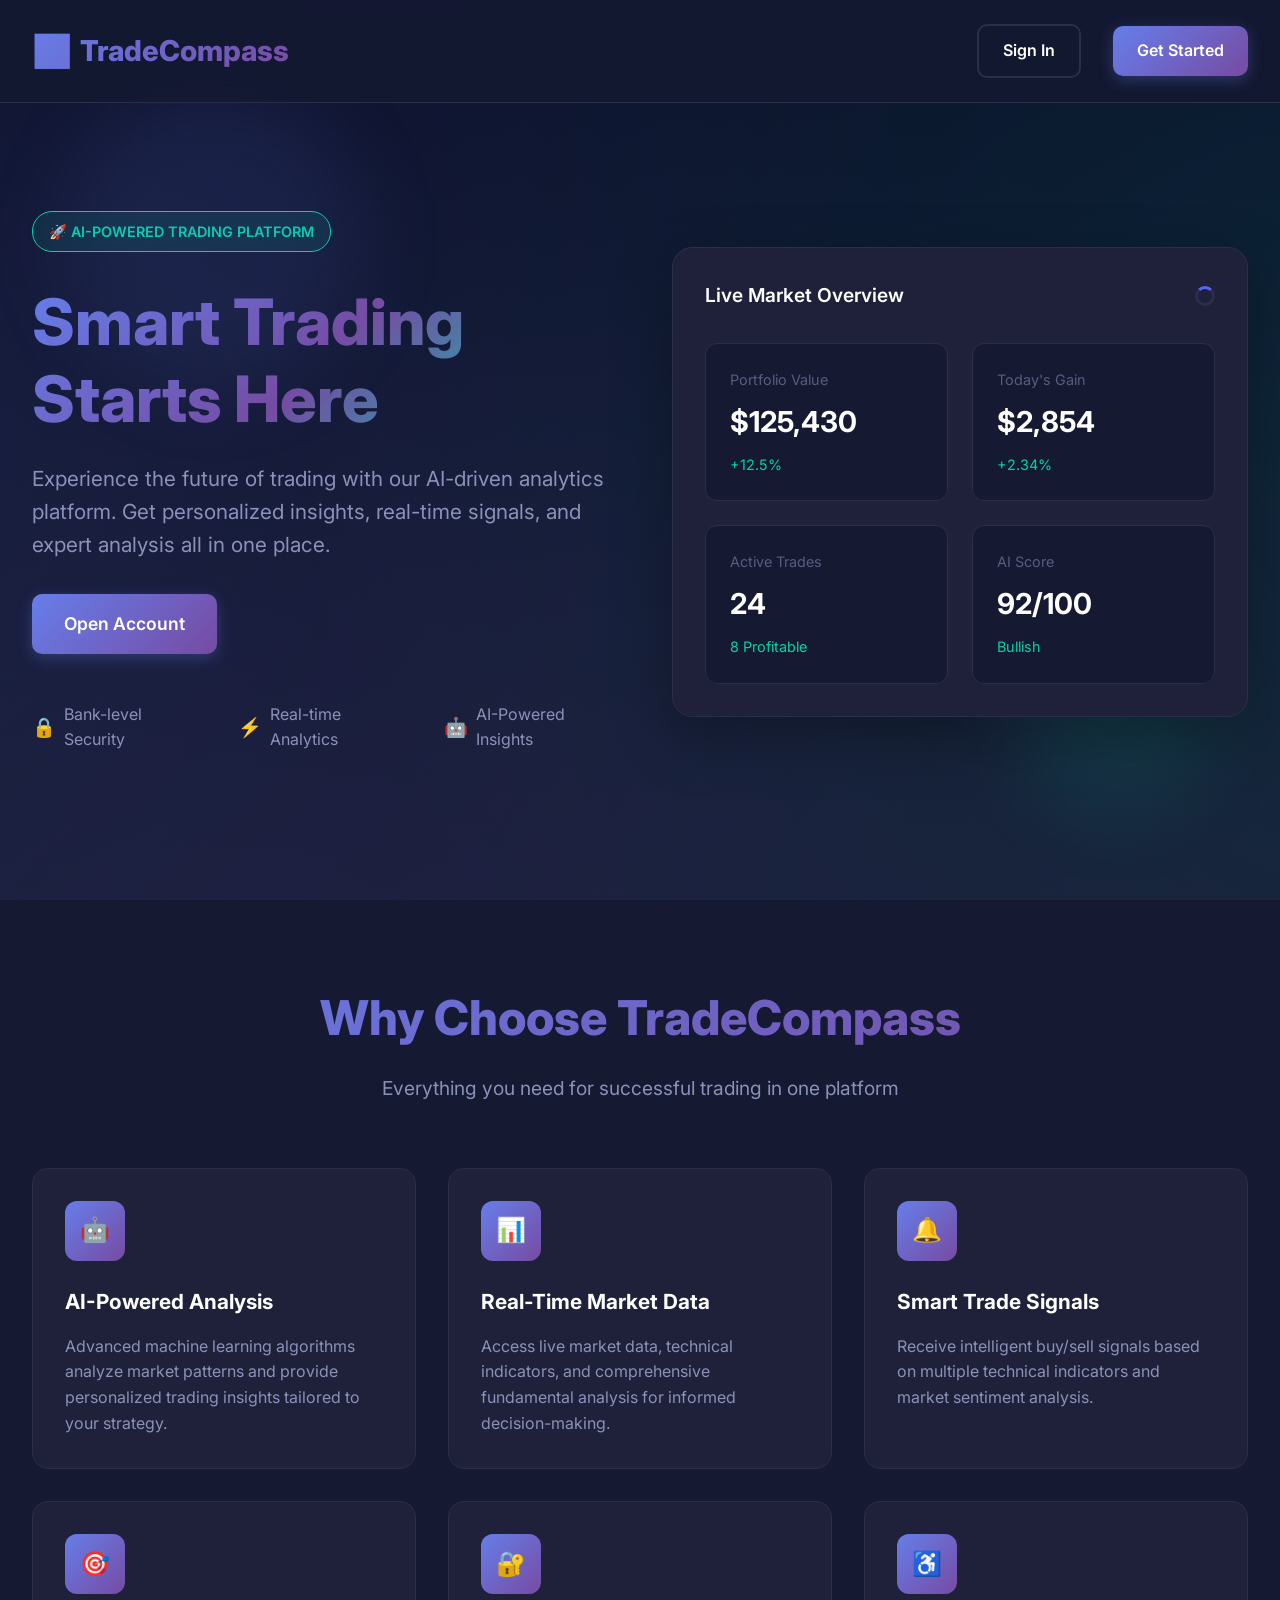
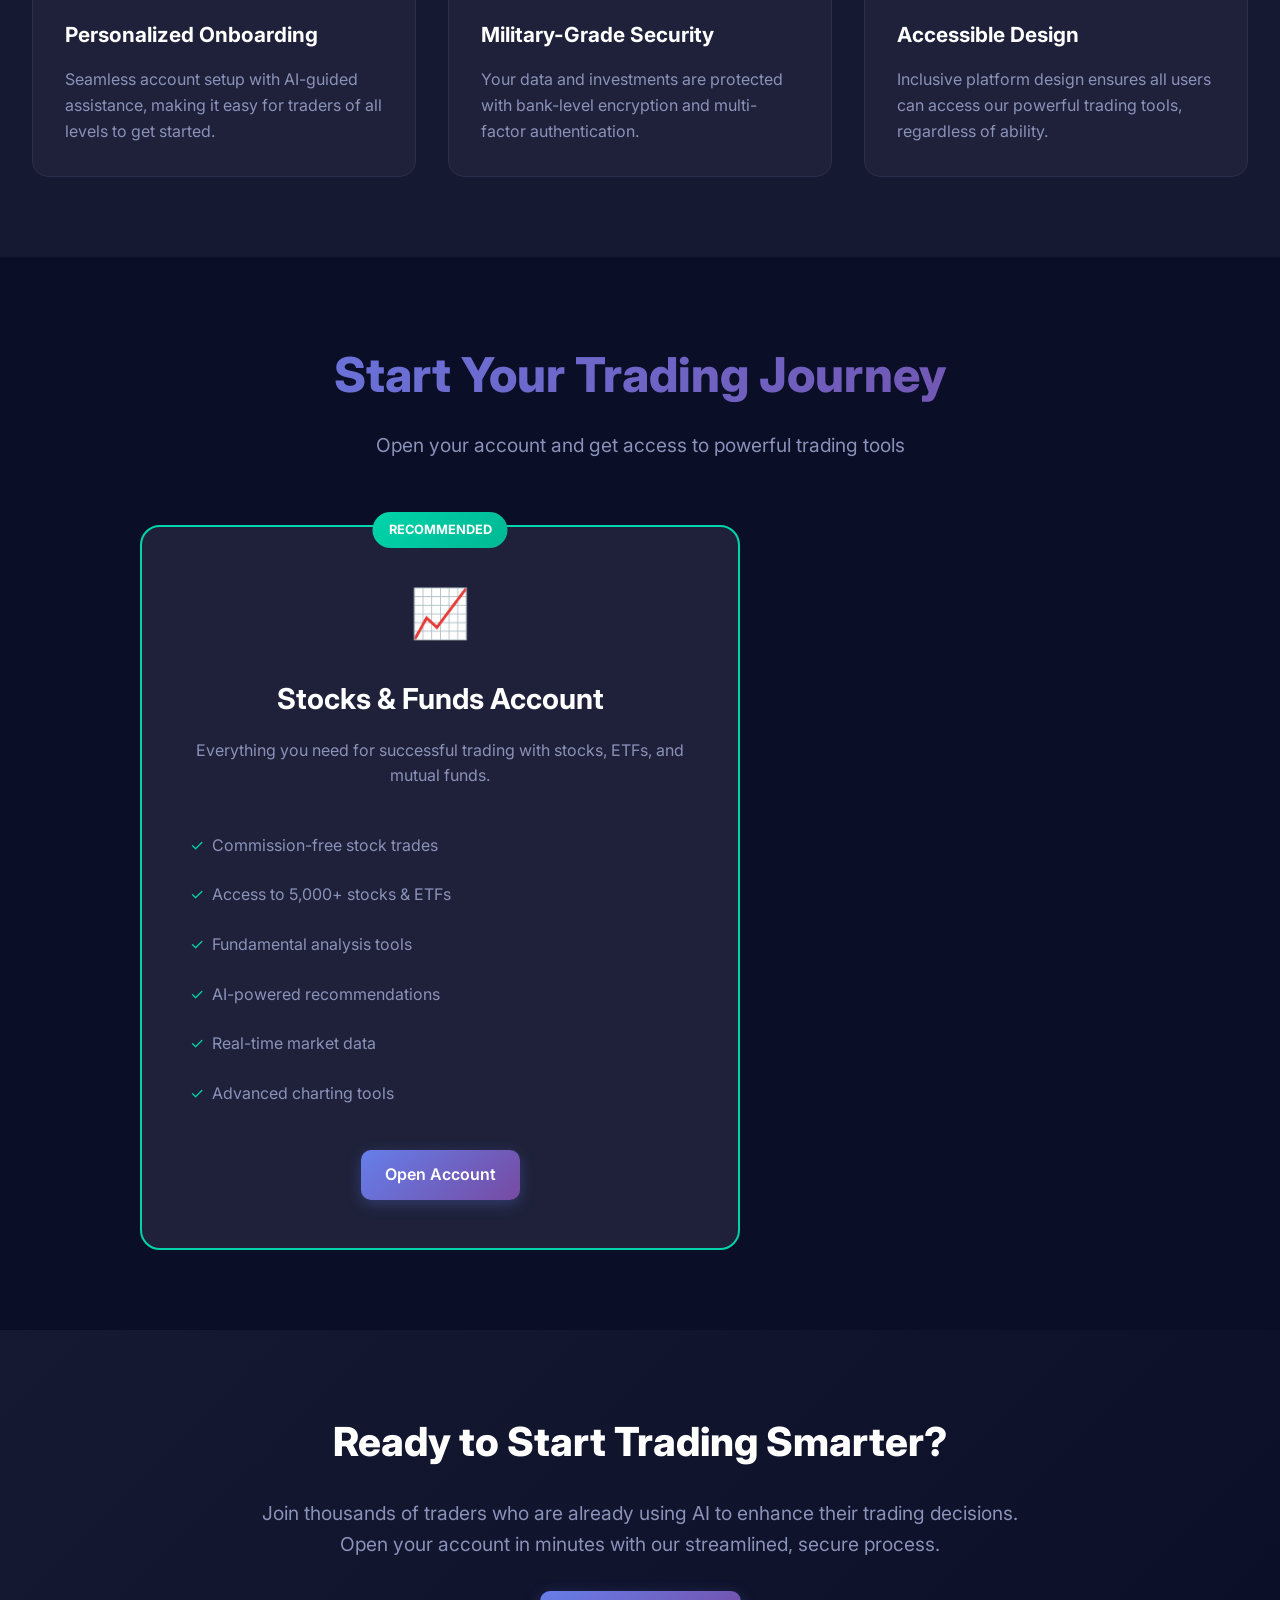
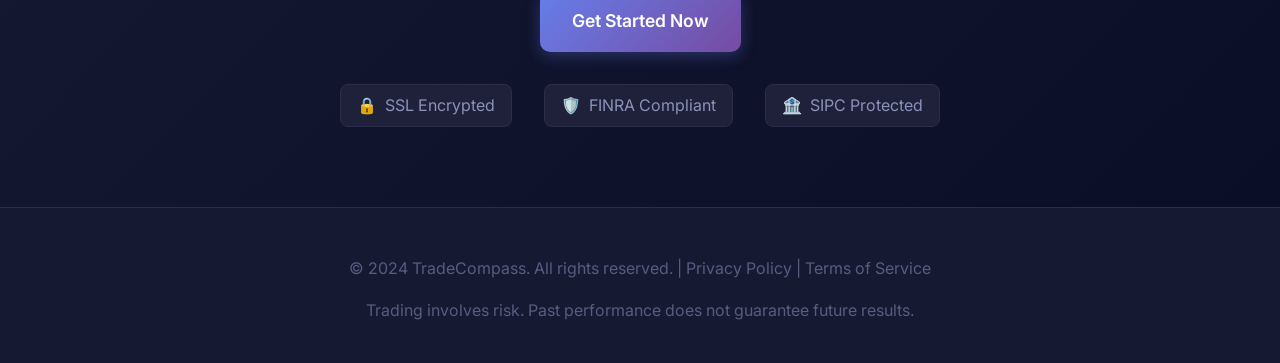
==== frontend/landing.html @ 73eb72b4 "landing/login/signup pages" ====
<!DOCTYPE html>
<html lang="en">
<head>
    <meta charset="UTF-8">
    <meta name="viewport" content="width=device-width, initial-scale=1.0">
    <title>TradeCompass - AI-Powered Trading Analytics Platform</title>
    <link href="https://fonts.googleapis.com/css2?family=Inter:wght@300;400;500;600;700;800&display=swap" rel="stylesheet">
    <link rel="stylesheet" href="static/css/landing.css">
</head>
<body>
    <!-- Animated Background -->
    <div class="animated-bg"></div>

    <!-- Navigation -->
    <nav class="navbar" id="navbar">
        <div class="nav-container">
            <a href="#" class="logo">
                <span class="logo-icon">📈</span>
                TradeCompass
            </a>
            <div class="nav-links">
                <!-- <a href="#features" class="nav-link">Features</a>
                <a href="#security" class="nav-link">Security</a>
                <a href="#about" class="nav-link">About</a> -->
                <a href="/login.html" class="btn btn-secondary">Sign In</a>
                <a href="/signup.html" class="btn btn-primary">Get Started</a>
            </div>
        </div>
    </nav>

    <!-- Hero Section -->
    <section class="hero">
        <div class="floating-element floating-1"></div>
        <div class="floating-element floating-2"></div>
        <div class="floating-element floating-3"></div>
        
        <div class="hero-container">
            <div class="hero-content">
                <span class="hero-badge">🚀 AI-POWERED TRADING PLATFORM</span>
                <h1 class="hero-title">Smart Trading Starts Here</h1>
                <p class="hero-subtitle">
                    Experience the future of trading with our AI-driven analytics platform. 
                    Get personalized insights, real-time signals, and expert analysis all in one place.
                </p>
                <div class="hero-cta">
                    <a href="/signup.html" class="btn btn-primary btn-large">Open Account</a>
                    <!-- <a href="#features" class="btn btn-secondary btn-large">Learn More</a> -->
                </div>
                <div class="trust-indicators">
                    <div class="trust-item">
                        <span class="trust-icon">🔒</span>
                        <span>Bank-level Security</span>
                    </div>
                    <div class="trust-item">
                        <span class="trust-icon">⚡</span>
                        <span>Real-time Analytics</span>
                    </div>
                    <div class="trust-item">
                        <span class="trust-icon">🤖</span>
                        <span>AI-Powered Insights</span>
                    </div>
                </div>
            </div>
            <div class="hero-visual">
                <div class="trading-dashboard">
                    <div class="dashboard-header">
                        <h3 class="dashboard-title">Live Market Overview</h3>
                        <span class="loading-spinner"></span>
                    </div>
                    <div class="dashboard-stats">
                        <div class="stat-card">
                            <div class="stat-label">Portfolio Value</div>
                            <div class="stat-value">$125,430</div>
                            <div class="stat-change">+12.5%</div>
                        </div>
                        <div class="stat-card">
                            <div class="stat-label">Today's Gain</div>
                            <div class="stat-value">$2,854</div>
                            <div class="stat-change">+2.34%</div>
                        </div>
                        <div class="stat-card">
                            <div class="stat-label">Active Trades</div>
                            <div class="stat-value">24</div>
                            <div class="stat-change">8 Profitable</div>
                        </div>
                        <div class="stat-card">
                            <div class="stat-label">AI Score</div>
                            <div class="stat-value">92/100</div>
                            <div class="stat-change">Bullish</div>
                        </div>
                    </div>
                </div>
            </div>
        </div>
    </section>

    <!-- Features Section -->
    <section class="features" id="features">
        <div class="features-container">
            <div class="section-header">
                <h2 class="section-title">Why Choose TradeCompass</h2>
                <p class="section-subtitle">Everything you need for successful trading in one platform</p>
            </div>
            <div class="features-grid">
                <div class="feature-card">
                    <div class="feature-icon">🤖</div>
                    <h3 class="feature-title">AI-Powered Analysis</h3>
                    <p class="feature-description">
                        Advanced machine learning algorithms analyze market patterns and provide personalized trading insights tailored to your strategy.
                    </p>
                </div>
                <div class="feature-card">
                    <div class="feature-icon">📊</div>
                    <h3 class="feature-title">Real-Time Market Data</h3>
                    <p class="feature-description">
                        Access live market data, technical indicators, and comprehensive fundamental analysis for informed decision-making.
                    </p>
                </div>
                <div class="feature-card">
                    <div class="feature-icon">🔔</div>
                    <h3 class="feature-title">Smart Trade Signals</h3>
                    <p class="feature-description">
                        Receive intelligent buy/sell signals based on multiple technical indicators and market sentiment analysis.
                    </p>
                </div>
                <div class="feature-card">
                    <div class="feature-icon">🎯</div>
                    <h3 class="feature-title">Personalized Onboarding</h3>
                    <p class="feature-description">
                        Seamless account setup with AI-guided assistance, making it easy for traders of all levels to get started.
                    </p>
                </div>
                <div class="feature-card">
                    <div class="feature-icon">🔐</div>
                    <h3 class="feature-title">Military-Grade Security</h3>
                    <p class="feature-description">
                        Your data and investments are protected with bank-level encryption and multi-factor authentication.
                    </p>
                </div>
                <div class="feature-card">
                    <div class="feature-icon">♿</div>
                    <h3 class="feature-title">Accessible Design</h3>
                    <p class="feature-description">
                        Inclusive platform design ensures all users can access our powerful trading tools, regardless of ability.
                    </p>
                </div>
            </div>
        </div>
    </section>

    <!-- Account Types Section -->
    <section class="account-types" id="account-types">
        <div class="features-container">
            <div class="section-header">
                <h2 class="section-title">Start Your Trading Journey</h2>
                <p class="section-subtitle">Open your account and get access to powerful trading tools</p>
            </div>
            <div class="account-cards" style="justify-content: center;">
                <div class="account-card featured" style="max-width: 600px;">
                    <div class="account-icon">📈</div>
                    <h3 class="account-name">Stocks & Funds Account</h3>
                    <p class="feature-description">
                        Everything you need for successful trading with stocks, ETFs, and mutual funds.
                    </p>
                    <ul class="account-features">
                        <li><span class="check-icon">✓</span> Commission-free stock trades</li>
                        <li><span class="check-icon">✓</span> Access to 5,000+ stocks & ETFs</li>
                        <li><span class="check-icon">✓</span> Fundamental analysis tools</li>
                        <li><span class="check-icon">✓</span> AI-powered recommendations</li>
                        <li><span class="check-icon">✓</span> Real-time market data</li>
                        <li><span class="check-icon">✓</span> Advanced charting tools</li>
                    </ul>
                    <a href="/signup.html" class="btn btn-primary">Open Account</a>
                </div>
            </div>
        </div>
    </section>

    <!-- CTA Section -->
    <section class="cta-section" id="security">
        <div class="cta-container">
            <h2 class="cta-title">Ready to Start Trading Smarter?</h2>
            <p class="cta-description">
                Join thousands of traders who are already using AI to enhance their trading decisions.
                Open your account in minutes with our streamlined, secure process.
            </p>
            <a href="/signup.html" class="btn btn-primary btn-large">Get Started Now</a>
            <div class="security-badges">
                <div class="security-badge">
                    <span>🔒</span>
                    <span>SSL Encrypted</span>
                </div>
                <div class="security-badge">
                    <span>🛡️</span>
                    <span>FINRA Compliant</span>
                </div>
                <div class="security-badge">
                    <span>🏦</span>
                    <span>SIPC Protected</span>
                </div>
            </div>
        </div>
    </section>

    <!-- Footer -->
    <footer class="footer">
        <div class="footer-container">
            <p class="footer-text">© 2024 TradeCompass. All rights reserved. | Privacy Policy | Terms of Service</p>
            <p class="footer-text">Trading involves risk. Past performance does not guarantee future results.</p>
        </div>
    </footer>

    <script src="static/js/auth.js"></script>
    <script src="static/js/header.js"></script>
    <script src="static/js/landing.js"></script>
</body>
</html>
---- frontend/static/css/landing.css ----
/* Landing Page Styles */
* {
    margin: 0;
    padding: 0;
    box-sizing: border-box;
}

:root {
    --primary-color: #5865f2;
    --secondary-color: #00d4aa;
    --accent-color: #764ba2;
    --danger-color: #ed4245;
    --bg-primary: #0a0e27;
    --bg-secondary: #151932;
    --bg-card: #1e2139;
    --bg-card-hover: #252849;
    --text-primary: #ffffff;
    --text-secondary: #8b92b9;
    --text-muted: #565d7e;
    --border-color: #2a2e4a;
    --gradient-primary: linear-gradient(135deg, #667eea 0%, #764ba2 100%);
    --gradient-green: linear-gradient(135deg, #00d4aa 0%, #00b894 100%);
    --gradient-hero: linear-gradient(135deg, #667eea 0%, #764ba2 50%, #00d4aa 100%);
}

body {
    font-family: 'Inter', -apple-system, BlinkMacSystemFont, sans-serif;
    background: var(--bg-primary);
    color: var(--text-primary);
    line-height: 1.6;
    overflow-x: hidden;
}

/* Animated Background */
.animated-bg {
    position: fixed;
    width: 100%;
    height: 100%;
    top: 0;
    left: 0;
    z-index: -1;
    background: linear-gradient(180deg, #0a0e27 0%, #151932 100%);
}

.animated-bg::before {
    content: '';
    position: absolute;
    top: -50%;
    left: -50%;
    width: 200%;
    height: 200%;
    background: radial-gradient(circle at 20% 50%, rgba(102, 126, 234, 0.1) 0%, transparent 50%),
                radial-gradient(circle at 80% 50%, rgba(0, 212, 170, 0.1) 0%, transparent 50%),
                radial-gradient(circle at 50% 100%, rgba(118, 75, 162, 0.1) 0%, transparent 50%);
    animation: float 20s infinite ease-in-out;
}

@keyframes float {
    0%, 100% { transform: translate(0, 0) rotate(0deg); }
    33% { transform: translate(-10px, -30px) rotate(1deg); }
    66% { transform: translate(10px, -20px) rotate(-1deg); }
}

/* Navigation */
.navbar {
    position: fixed;
    width: 100%;
    top: 0;
    z-index: 1000;
    background: rgba(21, 25, 50, 0.95);
    backdrop-filter: blur(10px);
    border-bottom: 1px solid var(--border-color);
    transition: all 0.3s ease;
}

.navbar.scrolled {
    padding: 0.5rem 0;
    box-shadow: 0 4px 20px rgba(0, 0, 0, 0.3);
}

.nav-container {
    max-width: 1400px;
    margin: 0 auto;
    padding: 1.5rem 2rem;
    display: flex;
    justify-content: space-between;
    align-items: center;
}

.logo {
    font-size: 1.8rem;
    font-weight: 800;
    background: var(--gradient-primary);
    -webkit-background-clip: text;
    -webkit-text-fill-color: transparent;
    text-decoration: none;
    display: flex;
    align-items: center;
    gap: 0.5rem;
}

.logo-icon {
    font-size: 2rem;
}

.nav-links {
    display: flex;
    gap: 2rem;
    align-items: center;
}

.nav-link {
    color: var(--text-secondary);
    text-decoration: none;
    font-weight: 500;
    transition: color 0.3s ease;
}

.nav-link:hover {
    color: var(--text-primary);
}

/* User Menu */
.user-menu {
    position: relative;
}

.user-menu-btn {
    display: flex;
    align-items: center;
    gap: 0.5rem;
    padding: 0.5rem 1rem;
    background: var(--bg-card);
    border: 1px solid var(--border-color);
    border-radius: 10px;
    color: var(--text-primary);
    cursor: pointer;
    transition: all 0.3s ease;
}

.user-menu-btn:hover {
    background: var(--bg-card-hover);
    border-color: var(--primary-color);
}

.user-icon {
    font-size: 1.2rem;
}

.user-email {
    font-size: 0.9rem;
    max-width: 150px;
    overflow: hidden;
    text-overflow: ellipsis;
    white-space: nowrap;
}

.dropdown-arrow {
    font-size: 0.7rem;
    transition: transform 0.3s ease;
}

.user-menu-btn:hover .dropdown-arrow {
    transform: translateY(2px);
}

.user-dropdown {
    position: absolute;
    top: calc(100% + 0.5rem);
    right: 0;
    min-width: 200px;
    background: var(--bg-card);
    border: 1px solid var(--border-color);
    border-radius: 10px;
    box-shadow: 0 10px 40px rgba(0, 0, 0, 0.3);
    z-index: 1000;
    overflow: hidden;
}

.dropdown-item {
    display: flex;
    align-items: center;
    gap: 0.75rem;
    padding: 0.875rem 1.25rem;
    color: var(--text-primary);
    text-decoration: none;
    transition: background 0.2s ease;
    cursor: pointer;
    border: none;
    background: transparent;
    width: 100%;
    text-align: left;
    font-size: 0.95rem;
}

.dropdown-item:hover {
    background: var(--bg-card-hover);
}

.dropdown-item span {
    font-size: 1.1rem;
}

.dropdown-divider {
    height: 1px;
    background: var(--border-color);
    margin: 0.5rem 0;
}

.logout-btn {
    color: var(--danger-color);
}

.logout-btn:hover {
    background: rgba(237, 66, 69, 0.1);
}

/* Quick Logout Button (for dashboard pages) */
.quick-logout {
    display: flex;
    align-items: center;
    gap: 1rem;
    padding: 0.75rem 1.25rem;
    background: var(--bg-card);
    border: 1px solid var(--border-color);
    border-radius: 10px;
}

.user-info {
    color: var(--text-secondary);
    font-size: 0.9rem;
}

.btn-logout {
    display: flex;
    align-items: center;
    gap: 0.5rem;
    padding: 0.5rem 1rem;
    background: var(--danger-color);
    color: white;
    border: none;
    border-radius: 8px;
    font-weight: 600;
    cursor: pointer;
    transition: all 0.3s ease;
}

.btn-logout:hover {
    background: #c93538;
    transform: translateY(-2px);
    box-shadow: 0 4px 12px rgba(237, 66, 69, 0.3);
}

.btn-logout span {
    font-size: 1.1rem;
}

.btn {
    padding: 0.75rem 1.5rem;
    border-radius: 10px;
    font-weight: 600;
    text-decoration: none;
    display: inline-block;
    transition: all 0.3s ease;
    cursor: pointer;
    border: none;
    font-size: 1rem;
}

.btn-primary {
    background: var(--gradient-primary);
    color: white;
    box-shadow: 0 4px 15px rgba(102, 126, 234, 0.3);
}

.btn-primary:hover {
    transform: translateY(-2px);
    box-shadow: 0 6px 20px rgba(102, 126, 234, 0.4);
}

.btn-secondary {
    background: transparent;
    color: var(--text-primary);
    border: 2px solid var(--border-color);
}

.btn-secondary:hover {
    background: var(--bg-card);
    border-color: var(--primary-color);
}

/* Hero Section */
.hero {
    min-height: 100vh;
    display: flex;
    align-items: center;
    justify-content: center;
    padding: 6rem 2rem 2rem;
    position: relative;
}

.hero-container {
    max-width: 1400px;
    width: 100%;
    display: grid;
    grid-template-columns: 1fr 1fr;
    gap: 4rem;
    align-items: center;
}

.hero-content {
    animation: slideInLeft 1s ease;
}

@keyframes slideInLeft {
    from { opacity: 0; transform: translateX(-50px); }
    to { opacity: 1; transform: translateX(0); }
}

.hero-badge {
    display: inline-block;
    padding: 0.5rem 1rem;
    background: rgba(0, 212, 170, 0.1);
    border: 1px solid var(--secondary-color);
    border-radius: 20px;
    color: var(--secondary-color);
    font-size: 0.9rem;
    font-weight: 600;
    margin-bottom: 2rem;
    animation: pulse 2s infinite;
}

@keyframes pulse {
    0%, 100% { transform: scale(1); }
    50% { transform: scale(1.05); }
}

.hero-title {
    font-size: 4rem;
    font-weight: 800;
    line-height: 1.2;
    margin-bottom: 1.5rem;
    background: var(--gradient-hero);
    -webkit-background-clip: text;
    -webkit-text-fill-color: transparent;
}

.hero-subtitle {
    font-size: 1.3rem;
    color: var(--text-secondary);
    margin-bottom: 2rem;
    line-height: 1.6;
}

.hero-cta {
    display: flex;
    gap: 1rem;
    margin-bottom: 3rem;
}

.btn-large {
    padding: 1rem 2rem;
    font-size: 1.1rem;
}

.trust-indicators {
    display: flex;
    gap: 3rem;
    align-items: center;
}

.trust-item {
    display: flex;
    align-items: center;
    gap: 0.5rem;
    color: var(--text-secondary);
}

.trust-icon {
    color: var(--secondary-color);
    font-size: 1.2rem;
}

.hero-visual {
    position: relative;
    animation: slideInRight 1s ease;
}

@keyframes slideInRight {
    from { opacity: 0; transform: translateX(50px); }
    to { opacity: 1; transform: translateX(0); }
}

.trading-dashboard {
    background: var(--bg-card);
    border-radius: 20px;
    padding: 2rem;
    box-shadow: 0 20px 60px rgba(0, 0, 0, 0.3);
    border: 1px solid var(--border-color);
    position: relative;
    overflow: hidden;
}

.dashboard-header {
    display: flex;
    justify-content: space-between;
    align-items: center;
    margin-bottom: 2rem;
}

.dashboard-title {
    font-size: 1.2rem;
    font-weight: 600;
}

.dashboard-stats {
    display: grid;
    grid-template-columns: repeat(2, 1fr);
    gap: 1.5rem;
}

.stat-card {
    background: var(--bg-secondary);
    padding: 1.5rem;
    border-radius: 12px;
    border: 1px solid var(--border-color);
    transition: all 0.3s ease;
}

.stat-card:hover {
    transform: translateY(-5px);
    box-shadow: 0 10px 30px rgba(0, 0, 0, 0.2);
    border-color: var(--primary-color);
}

.stat-label {
    color: var(--text-muted);
    font-size: 0.9rem;
    margin-bottom: 0.5rem;
}

.stat-value {
    font-size: 1.8rem;
    font-weight: 700;
    color: var(--text-primary);
}

.stat-change {
    color: var(--secondary-color);
    font-size: 0.9rem;
    margin-top: 0.5rem;
}

/* Features Section */
.features {
    padding: 5rem 2rem;
    background: var(--bg-secondary);
}

.features-container {
    max-width: 1400px;
    margin: 0 auto;
}

.section-header {
    text-align: center;
    margin-bottom: 4rem;
}

.section-title {
    font-size: 3rem;
    font-weight: 800;
    margin-bottom: 1rem;
    background: var(--gradient-primary);
    -webkit-background-clip: text;
    -webkit-text-fill-color: transparent;
}

.section-subtitle {
    font-size: 1.2rem;
    color: var(--text-secondary);
}

.features-grid {
    display: grid;
    grid-template-columns: repeat(auto-fit, minmax(350px, 1fr));
    gap: 2rem;
}

.feature-card {
    background: var(--bg-card);
    padding: 2rem;
    border-radius: 16px;
    border: 1px solid var(--border-color);
    transition: all 0.3s ease;
    cursor: pointer;
}

.feature-card:hover {
    transform: translateY(-10px);
    box-shadow: 0 20px 40px rgba(0, 0, 0, 0.3);
    border-color: var(--primary-color);
}

.feature-icon {
    width: 60px;
    height: 60px;
    background: var(--gradient-primary);
    border-radius: 12px;
    display: flex;
    align-items: center;
    justify-content: center;
    font-size: 1.5rem;
    margin-bottom: 1.5rem;
}

.feature-title {
    font-size: 1.3rem;
    font-weight: 700;
    margin-bottom: 1rem;
}

.feature-description {
    color: var(--text-secondary);
    line-height: 1.6;
}

/* Account Types Section */
.account-types {
    padding: 5rem 2rem;
    background: var(--bg-primary);
}

.account-cards {
    display: grid;
    grid-template-columns: repeat(auto-fit, minmax(400px, 1fr));
    gap: 2rem;
    max-width: 1000px;
    margin: 0 auto;
}

.account-card {
    background: var(--bg-card);
    border-radius: 20px;
    padding: 3rem;
    border: 2px solid var(--border-color);
    text-align: center;
    position: relative;
    transition: all 0.3s ease;
}

.account-card:hover {
    transform: scale(1.05);
    border-color: var(--primary-color);
    box-shadow: 0 20px 40px rgba(102, 126, 234, 0.2);
}

.account-card.featured {
    border-color: var(--secondary-color);
    transform: scale(1.02);
}

.account-card.featured::before {
    content: 'RECOMMENDED';
    position: absolute;
    top: -15px;
    left: 50%;
    transform: translateX(-50%);
    background: var(--gradient-green);
    color: white;
    padding: 0.5rem 1rem;
    border-radius: 20px;
    font-size: 0.8rem;
    font-weight: 700;
}

.account-icon {
    font-size: 3rem;
    margin-bottom: 1.5rem;
}

.account-name {
    font-size: 1.8rem;
    font-weight: 700;
    margin-bottom: 1rem;
}

.account-features {
    list-style: none;
    margin: 2rem 0;
    text-align: left;
}

.account-features li {
    padding: 0.75rem 0;
    color: var(--text-secondary);
    display: flex;
    align-items: center;
    gap: 0.5rem;
}

.check-icon {
    color: var(--secondary-color);
}

/* CTA Section */
.cta-section {
    padding: 5rem 2rem;
    background: linear-gradient(135deg, var(--bg-secondary) 0%, var(--bg-primary) 100%);
    text-align: center;
}

.cta-container {
    max-width: 800px;
    margin: 0 auto;
}

.cta-title {
    font-size: 2.5rem;
    font-weight: 800;
    margin-bottom: 1.5rem;
}

.cta-description {
    font-size: 1.2rem;
    color: var(--text-secondary);
    margin-bottom: 2rem;
}

/* Footer */
.footer {
    background: var(--bg-secondary);
    padding: 3rem 2rem 1.5rem;
    border-top: 1px solid var(--border-color);
}

.footer-container {
    max-width: 1400px;
    margin: 0 auto;
    text-align: center;
}

.footer-text {
    color: var(--text-muted);
    margin-bottom: 1rem;
}

.security-badges {
    display: flex;
    justify-content: center;
    gap: 2rem;
    margin-top: 2rem;
}

.security-badge {
    display: flex;
    align-items: center;
    gap: 0.5rem;
    color: var(--text-secondary);
    padding: 0.5rem 1rem;
    background: var(--bg-card);
    border-radius: 8px;
    border: 1px solid var(--border-color);
}

/* Loading Animation */
.loading-spinner {
    display: inline-block;
    width: 20px;
    height: 20px;
    border: 3px solid var(--border-color);
    border-top-color: var(--primary-color);
    border-radius: 50%;
    animation: spin 1s linear infinite;
}

@keyframes spin {
    to { transform: rotate(360deg); }
}

/* Floating Elements */
.floating-element {
    position: absolute;
    background: rgba(102, 126, 234, 0.1);
    border-radius: 50%;
    filter: blur(40px);
    animation: float-random 20s infinite ease-in-out;
}

@keyframes float-random {
    0%, 100% { transform: translate(0, 0); }
    25% { transform: translate(50px, -30px); }
    50% { transform: translate(-30px, 50px); }
    75% { transform: translate(-50px, -20px); }
}

.floating-1 {
    width: 300px;
    height: 300px;
    top: 10%;
    left: 5%;
    animation-delay: 0s;
}

.floating-2 {
    width: 200px;
    height: 200px;
    bottom: 10%;
    right: 5%;
    animation-delay: 5s;
    background: rgba(0, 212, 170, 0.1);
}

.floating-3 {
    width: 250px;
    height: 250px;
    top: 50%;
    right: 10%;
    animation-delay: 10s;
    background: rgba(118, 75, 162, 0.1);
}

/* Responsive */
@media (max-width: 768px) {
    .hero-container {
        grid-template-columns: 1fr;
        text-align: center;
    }

    .hero-title {
        font-size: 2.5rem;
    }

    .hero-subtitle {
        font-size: 1.1rem;
    }

    .hero-cta {
        justify-content: center;
    }

    .trust-indicators {
        justify-content: center;
        flex-wrap: wrap;
    }

    .features-grid {
        grid-template-columns: 1fr;
    }

    .account-cards {
        grid-template-columns: 1fr;
    }

    .nav-links {
        display: none;
    }
}
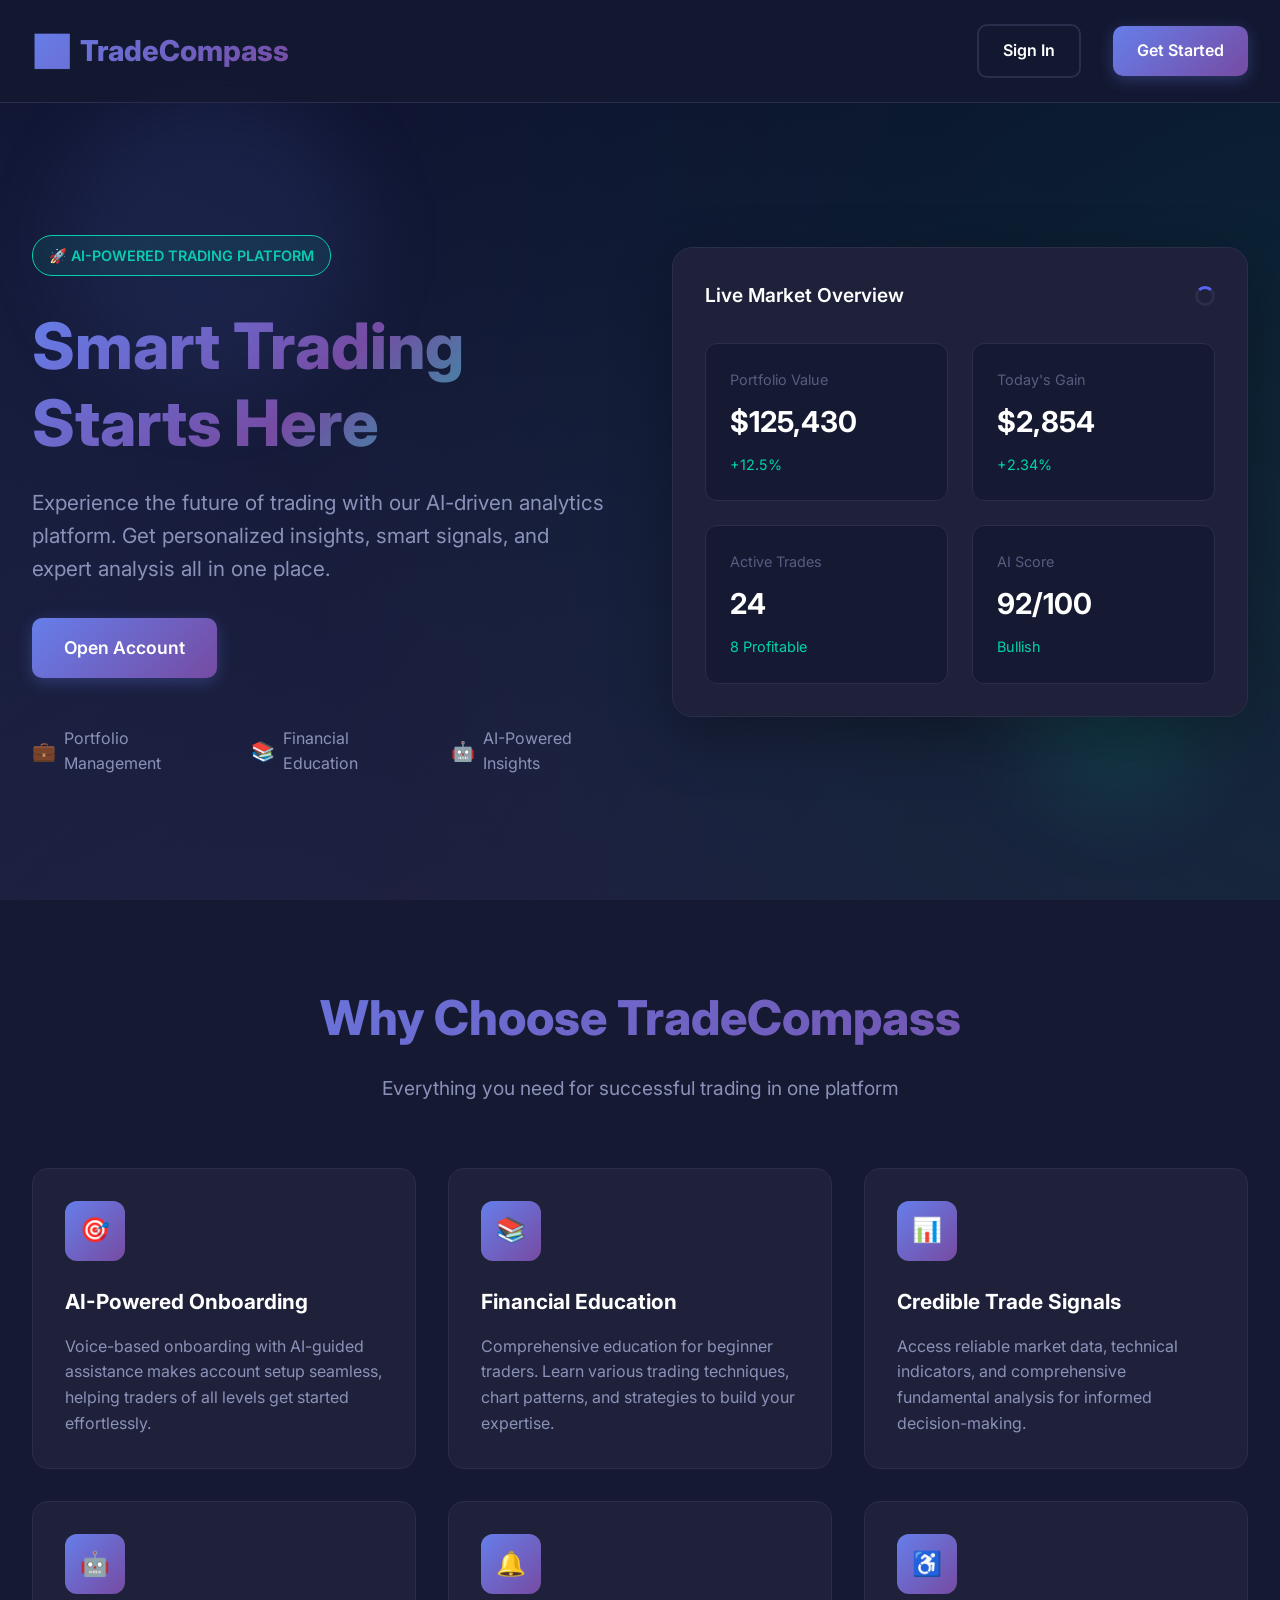
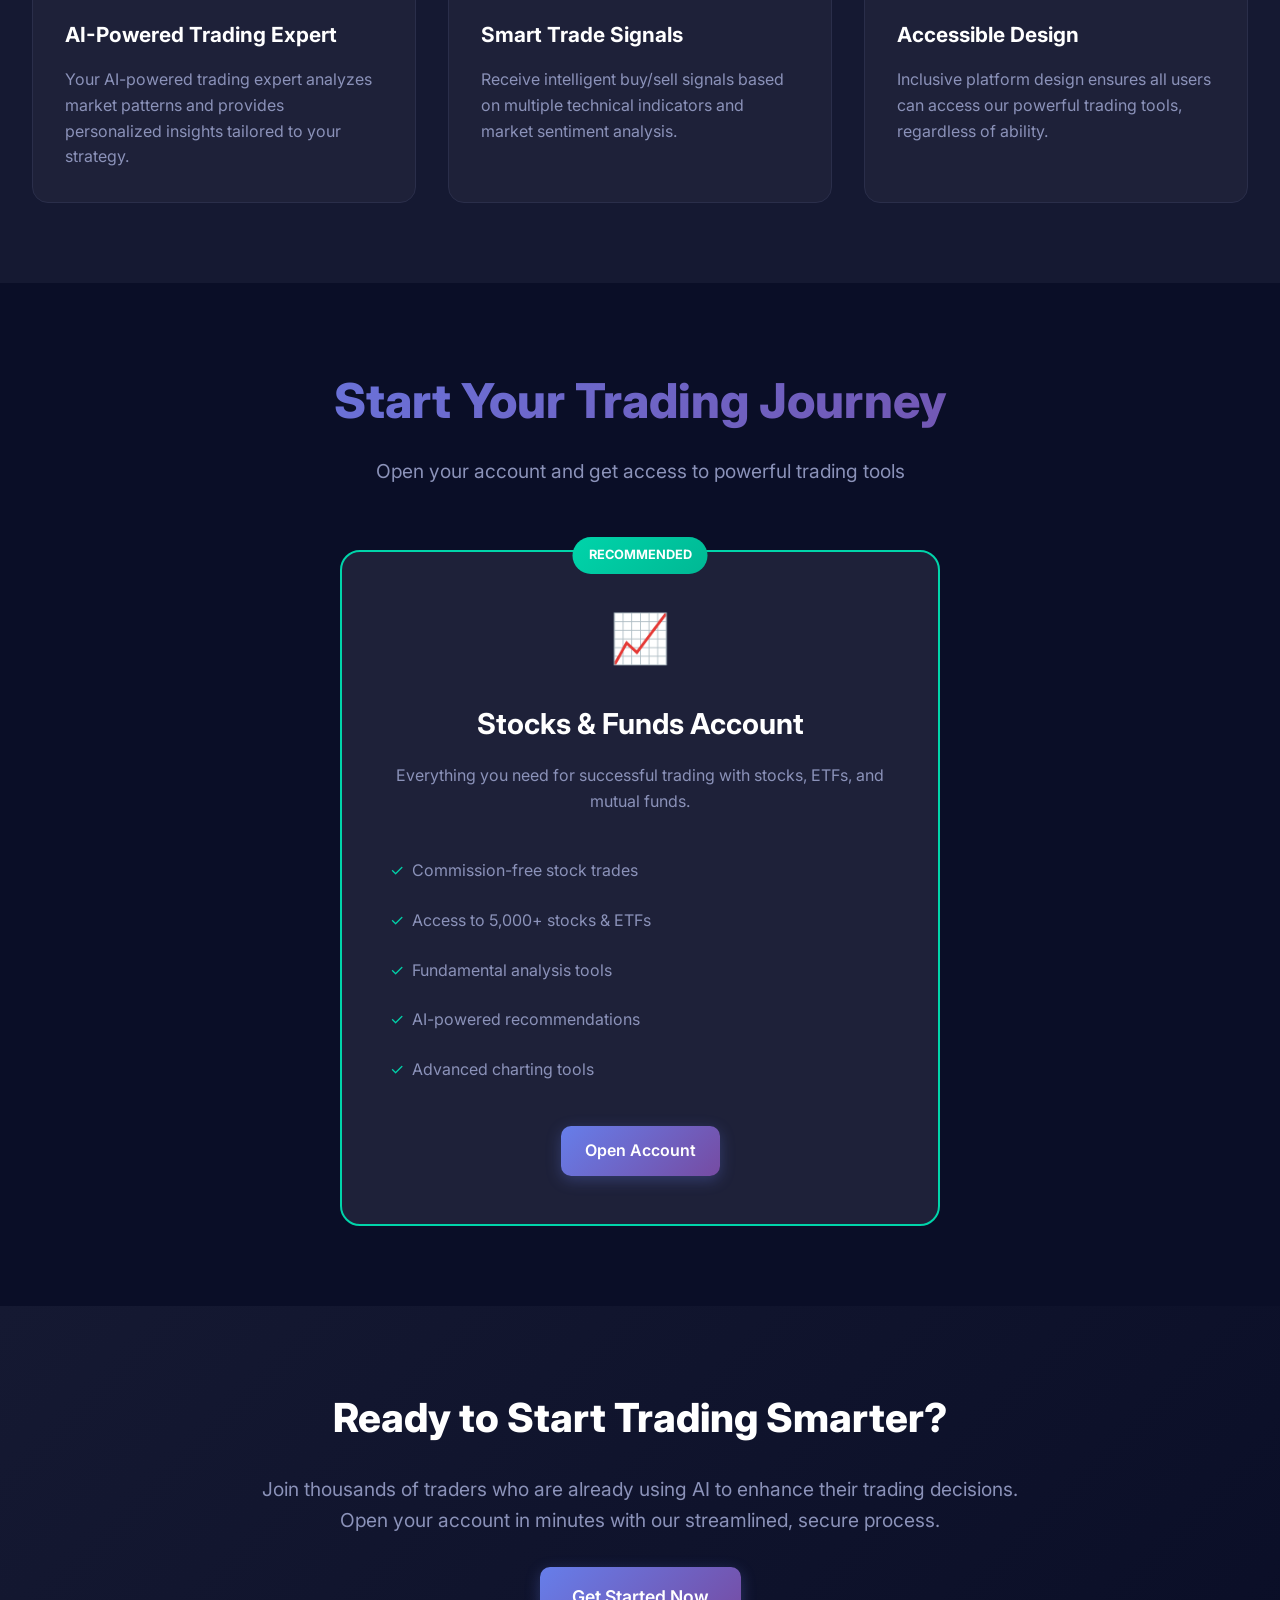
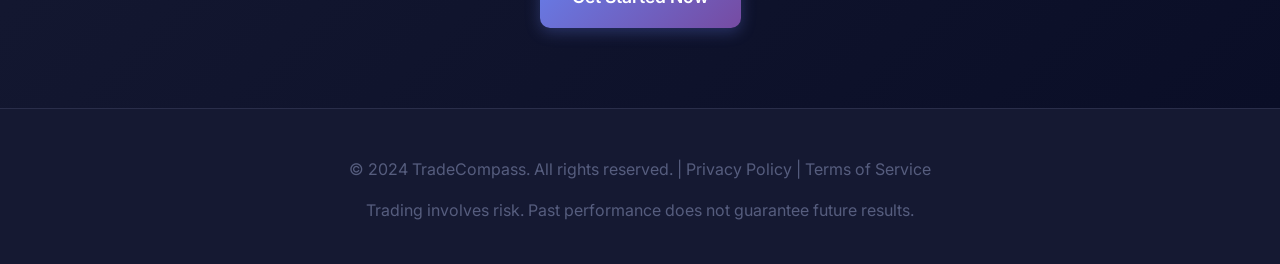
==== commit 433e670a: "lst" ====
--- a/frontend/landing.html
+++ b/frontend/landing.html
@@ -40,7 +40,7 @@
                 <h1 class="hero-title">Smart Trading Starts Here</h1>
                 <p class="hero-subtitle">
                     Experience the future of trading with our AI-driven analytics platform. 
-                    Get personalized insights, real-time signals, and expert analysis all in one place.
+                    Get personalized insights, smart signals, and expert analysis all in one place.
                 </p>
                 <div class="hero-cta">
                     <a href="/signup.html" class="btn btn-primary btn-large">Open Account</a>
@@ -48,12 +48,12 @@
                 </div>
                 <div class="trust-indicators">
                     <div class="trust-item">
-                        <span class="trust-icon">🔒</span>
-                        <span>Bank-level Security</span>
+                        <span class="trust-icon">💼</span>
+                        <span>Portfolio Management</span>
                     </div>
                     <div class="trust-item">
-                        <span class="trust-icon">⚡</span>
-                        <span>Real-time Analytics</span>
+                        <span class="trust-icon">📚</span>
+                        <span>Financial Education</span>
                     </div>
                     <div class="trust-item">
                         <span class="trust-icon">🤖</span>
@@ -103,17 +103,31 @@
             </div>
             <div class="features-grid">
                 <div class="feature-card">
+                    <div class="feature-icon">🎯</div>
+                    <h3 class="feature-title">AI-Powered Onboarding</h3>
+                    <p class="feature-description">
+                        Voice-based onboarding with AI-guided assistance makes account setup seamless, helping traders of all levels get started effortlessly.
+                    </p>
+                </div>
+                <div class="feature-card">
+                    <div class="feature-icon">📚</div>
+                    <h3 class="feature-title">Financial Education</h3>
+                    <p class="feature-description">
+                        Comprehensive education for beginner traders. Learn various trading techniques, chart patterns, and strategies to build your expertise.
+                    </p>
+                </div>
+                <div class="feature-card">
+                    <div class="feature-icon">📊</div>
+                    <h3 class="feature-title">Credible Trade Signals</h3>
+                    <p class="feature-description">
+                        Access reliable market data, technical indicators, and comprehensive fundamental analysis for informed decision-making.
+                    </p>
+                </div>
+                <div class="feature-card">
                     <div class="feature-icon">🤖</div>
-                    <h3 class="feature-title">AI-Powered Analysis</h3>
-                    <p class="feature-description">
-                        Advanced machine learning algorithms analyze market patterns and provide personalized trading insights tailored to your strategy.
-                    </p>
-                </div>
-                <div class="feature-card">
-                    <div class="feature-icon">📊</div>
-                    <h3 class="feature-title">Real-Time Market Data</h3>
-                    <p class="feature-description">
-                        Access live market data, technical indicators, and comprehensive fundamental analysis for informed decision-making.
+                    <h3 class="feature-title">AI-Powered Trading Expert</h3>
+                    <p class="feature-description">
+                        Your AI-powered trading expert analyzes market patterns and provides personalized insights tailored to your strategy.
                     </p>
                 </div>
                 <div class="feature-card">
@@ -121,20 +135,6 @@
                     <h3 class="feature-title">Smart Trade Signals</h3>
                     <p class="feature-description">
                         Receive intelligent buy/sell signals based on multiple technical indicators and market sentiment analysis.
-                    </p>
-                </div>
-                <div class="feature-card">
-                    <div class="feature-icon">🎯</div>
-                    <h3 class="feature-title">Personalized Onboarding</h3>
-                    <p class="feature-description">
-                        Seamless account setup with AI-guided assistance, making it easy for traders of all levels to get started.
-                    </p>
-                </div>
-                <div class="feature-card">
-                    <div class="feature-icon">🔐</div>
-                    <h3 class="feature-title">Military-Grade Security</h3>
-                    <p class="feature-description">
-                        Your data and investments are protected with bank-level encryption and multi-factor authentication.
                     </p>
                 </div>
                 <div class="feature-card">
@@ -155,8 +155,8 @@
                 <h2 class="section-title">Start Your Trading Journey</h2>
                 <p class="section-subtitle">Open your account and get access to powerful trading tools</p>
             </div>
-            <div class="account-cards" style="justify-content: center;">
-                <div class="account-card featured" style="max-width: 600px;">
+            <div class="account-cards" style="display: flex; justify-content: center;">
+                <div class="account-card featured" style="max-width: 600px; width: 100%;">
                     <div class="account-icon">📈</div>
                     <h3 class="account-name">Stocks & Funds Account</h3>
                     <p class="feature-description">
@@ -167,7 +167,6 @@
                         <li><span class="check-icon">✓</span> Access to 5,000+ stocks & ETFs</li>
                         <li><span class="check-icon">✓</span> Fundamental analysis tools</li>
                         <li><span class="check-icon">✓</span> AI-powered recommendations</li>
-                        <li><span class="check-icon">✓</span> Real-time market data</li>
                         <li><span class="check-icon">✓</span> Advanced charting tools</li>
                     </ul>
                     <a href="/signup.html" class="btn btn-primary">Open Account</a>
@@ -185,20 +184,7 @@
                 Open your account in minutes with our streamlined, secure process.
             </p>
             <a href="/signup.html" class="btn btn-primary btn-large">Get Started Now</a>
-            <div class="security-badges">
-                <div class="security-badge">
-                    <span>🔒</span>
-                    <span>SSL Encrypted</span>
-                </div>
-                <div class="security-badge">
-                    <span>🛡️</span>
-                    <span>FINRA Compliant</span>
-                </div>
-                <div class="security-badge">
-                    <span>🏦</span>
-                    <span>SIPC Protected</span>
-                </div>
-            </div>
+            
         </div>
     </section>
 
--- a/frontend/static/css/landing.css
+++ b/frontend/static/css/landing.css
@@ -326,6 +326,7 @@
     color: var(--secondary-color);
     font-size: 0.9rem;
     font-weight: 600;
+    margin-top: 3rem;
     margin-bottom: 2rem;
     animation: pulse 2s infinite;
 }
